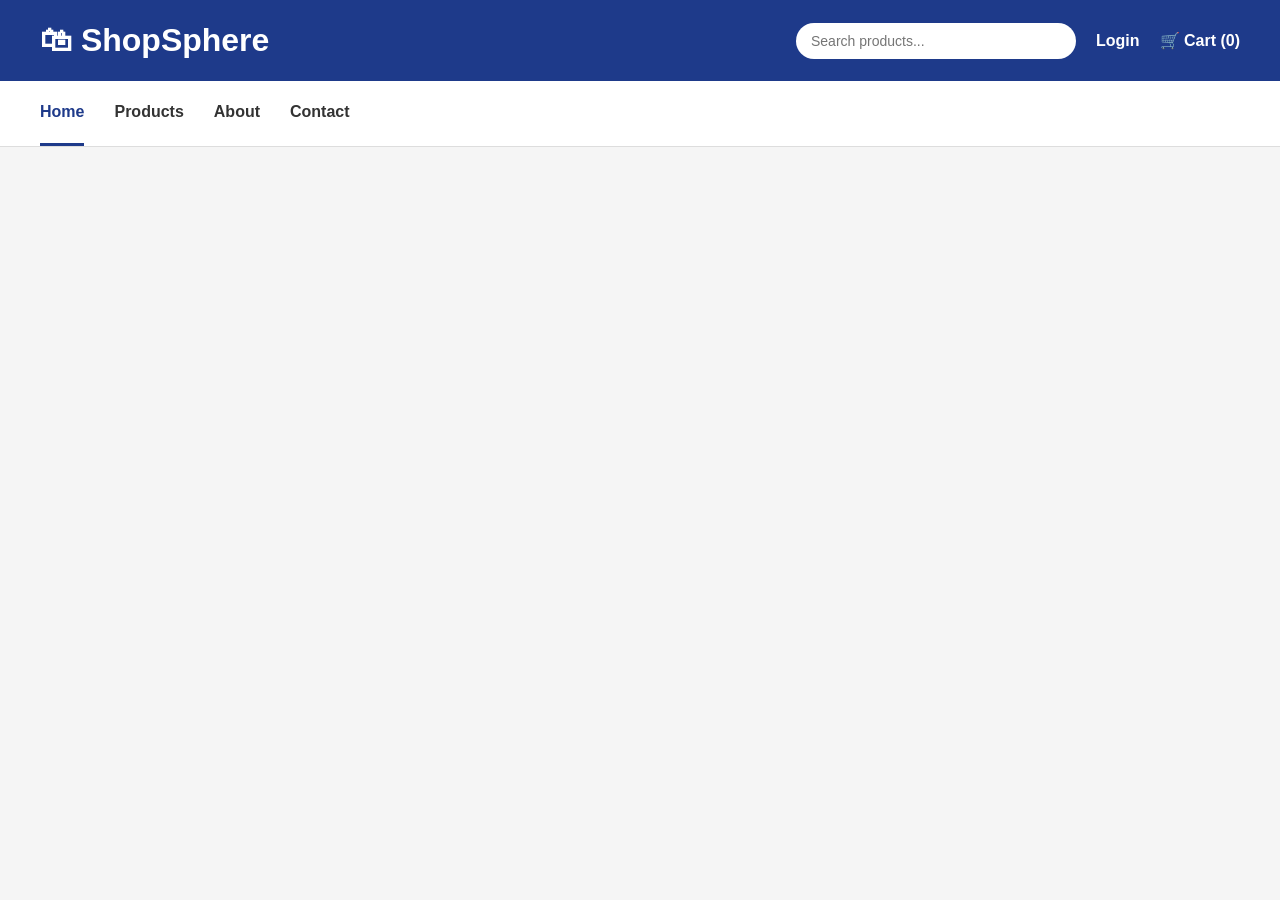
==== frontend/index.html @ 2c7db765 "Create responsive header and navigation layout" ====
<!DOCTYPE html>
<html lang="en">
<head>
    <meta charset="UTF-8">
    <meta name="viewport" content="width=device-width, initial-scale=1.0">
    <title>Shopsphere | Home</title>
    <link rel="stylesheet" href="css/style.css">
</head>
<body>
<header>
    <div class="logo">
        <div class="logo">
    <a href="index.html">
        <h1>🛍 ShopSphere</h1>
    </a>
</div>
    </div>
    <div class="header-actions">

    <input
        type="text"
        placeholder="Search products..."
    >

    <a href="pages/login.html">Login</a>

    <a href="pages/cart.html">🛒 Cart (0)</a>

</div>
</header>

<nav>

    <ul>

        <li><a href="index.html" class="active">Home</a></li>

        <li><a href="pages/products.html">Products</a></li>

        <li><a href="pages/about.html">About</a></li>

        <li><a href="pages/contact.html">Contact</a></li>

    </ul>

</nav>

<main>
<section id="hero">

</section>

<section id="categories">

</section>

<section id="featured-products">

</section>

<section id="why-us">

</section>

<section id="newsletter">

</section>
</main>

<footer>

</footer>
<script src="js/script.js"></script>
</body>
</html>
---- frontend/css/style.css ----
/* ===== Global Reset ===== */

* {
    margin: 0;
    padding: 0;
    box-sizing: border-box;
}

/* ===== Global Styles ===== */

body {
    font-family: Arial, sans-serif;
    background-color: #f5f5f5;
    color: #333;
    line-height: 1.6;
}

/* ===== Header ===== */

header {
    background-color: #1e3a8a;
    color: white;
    padding: 15px 40px;

    display: flex;
    justify-content: space-between;
    align-items: center;
}

/* ===== Header Actions ===== */

.header-actions {
    display: flex;
    align-items: center;
    gap: 20px;
}

.header-actions input {
    padding: 10px 15px;
    width: 280px;
    border: none;
    border-radius: 25px;
    font-size: 14px;
}

.header-actions input:focus{
    outline:none;
    box-shadow:0 0 5px rgba(255,255,255,.7);
}

.header-actions a {
    color: white;
    text-decoration: none;
    font-weight: bold;
    transition: color .3s ease;
}

.header-actions a:hover {
    color: #ffd166;
}

.logo a{
    text-decoration:none;
    color:white;
}

.logo h1{
    font-size:2rem;
}

/* ===== Navigation ===== */

nav {
    background-color: white;
    border-bottom: 1px solid #ddd;
}
nav ul {
    list-style: none;
    display: flex;
    padding: 0 40px;
}

nav ul li {
    margin-right: 30px;
}

nav ul li a {
    display: block;
    padding: 18px 0;
    text-decoration: none;
    color: #333;
    font-weight: bold;
    transition:color .3s ease;
}

nav ul li a:hover {
    color: #1e3a8a;
    border-bottom: 3px solid #1e3a8a;
}

nav ul li a.active {
    color: #1e3a8a;
    border-bottom: 3px solid #1e3a8a;
}

button,
a {
    cursor: pointer;
}
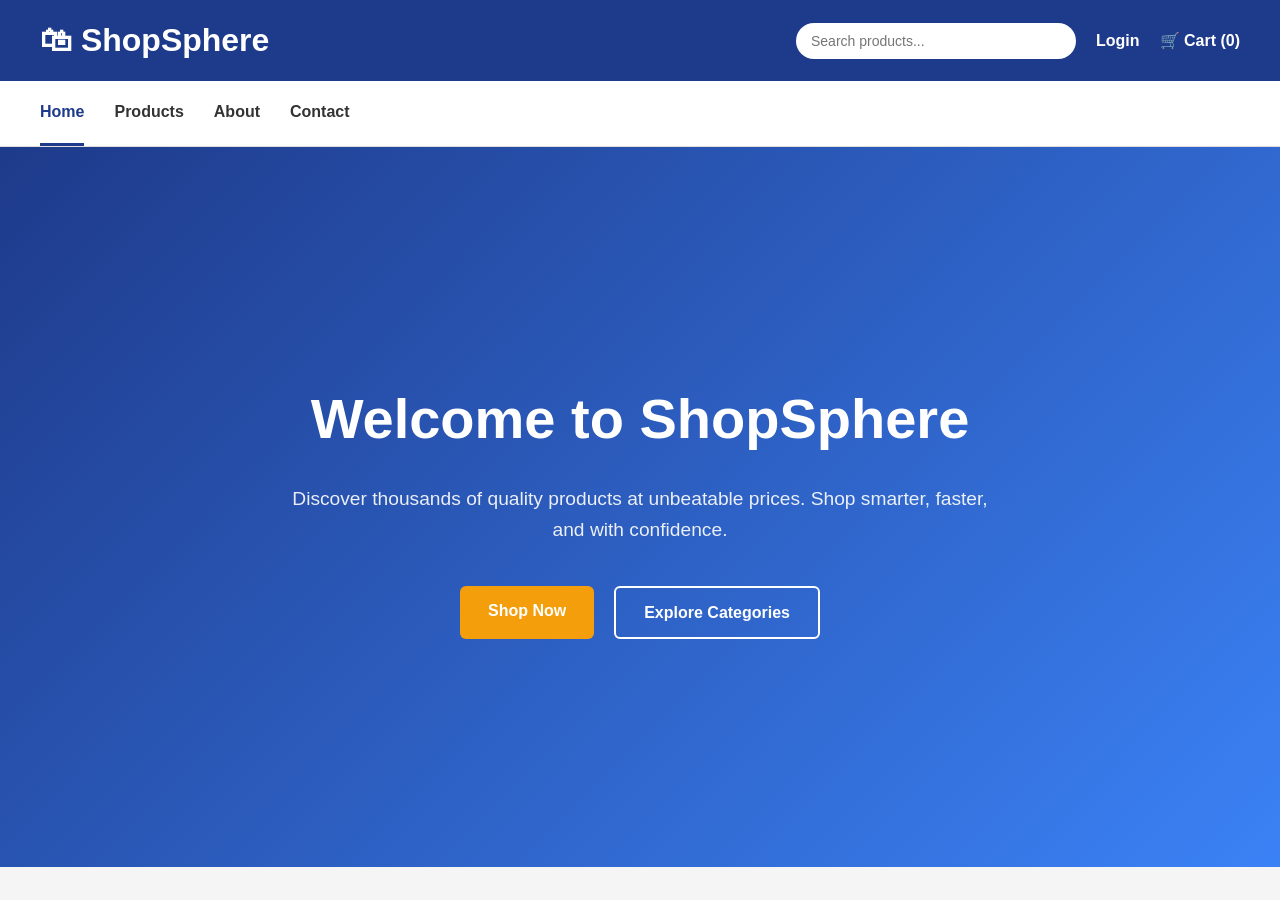
==== commit dcc5bc8b: "add hero section with reusable button components" ====
--- a/frontend/index.html
+++ b/frontend/index.html
@@ -49,6 +49,29 @@
 <main>
 <section id="hero">
 
+    <div class="hero-content">
+
+        <h2>Welcome to ShopSphere</h2>
+
+        <p>
+            Discover thousands of quality products at unbeatable prices.
+            Shop smarter, faster, and with confidence.
+        </p>
+
+        <div class="hero-buttons">
+
+            <a href="pages/products.html" class="btn btn-primary">
+                Shop Now
+            </a>
+
+            <a href="#categories" class="btn btn-secondary">
+                Explore Categories
+            </a>
+
+        </div>
+
+    </div>
+
 </section>
 
 <section id="categories">
--- a/frontend/css/style.css
+++ b/frontend/css/style.css
@@ -106,4 +106,81 @@
 button,
 a {
     cursor: pointer;
+}
+
+/* ===== Hero Section ===== */
+
+#hero {
+    height: 80vh;
+    background: linear-gradient(135deg, #1e3a8a, #3b82f6);
+
+    display: flex;
+    justify-content: center;
+    align-items: center;
+
+    text-align: center;
+    color: white;
+    padding: 40px;
+}
+
+.hero-content {
+    max-width: 700px;
+}
+
+.hero-content h2 {
+    font-size: 3rem;
+    margin-bottom: 20px;
+}
+
+.hero-content p {
+    font-size: 1.2rem;
+    margin-bottom: 35px;
+}
+
+.hero-buttons {
+    display: flex;
+    justify-content: center;
+    gap: 20px;
+}
+
+/* ===========================
+   Buttons
+=========================== */
+
+.btn{
+    display:inline-block;
+    padding:12px 28px;
+    text-decoration:none;
+    border-radius:6px;
+    font-weight:bold;
+    transition:all .3s ease;
+}
+
+.btn-primary{
+    background:#f59e0b;
+    color:white;
+}
+
+.btn-primary:hover{
+    background:#d97706;
+    transform:translateY(-2px);
+}
+.btn-secondary{
+    background:transparent;
+    color:white;
+    border:2px solid white;
+}
+
+.btn-secondary:hover{
+    background:white;
+    color:#1e3a8a;
+}
+.hero-content h2{
+    font-size:3.5rem;
+    margin-bottom:20px;
+}
+.hero-content p{
+    font-size:1.2rem;
+    margin-bottom:40px;
+    opacity:.9;
 }
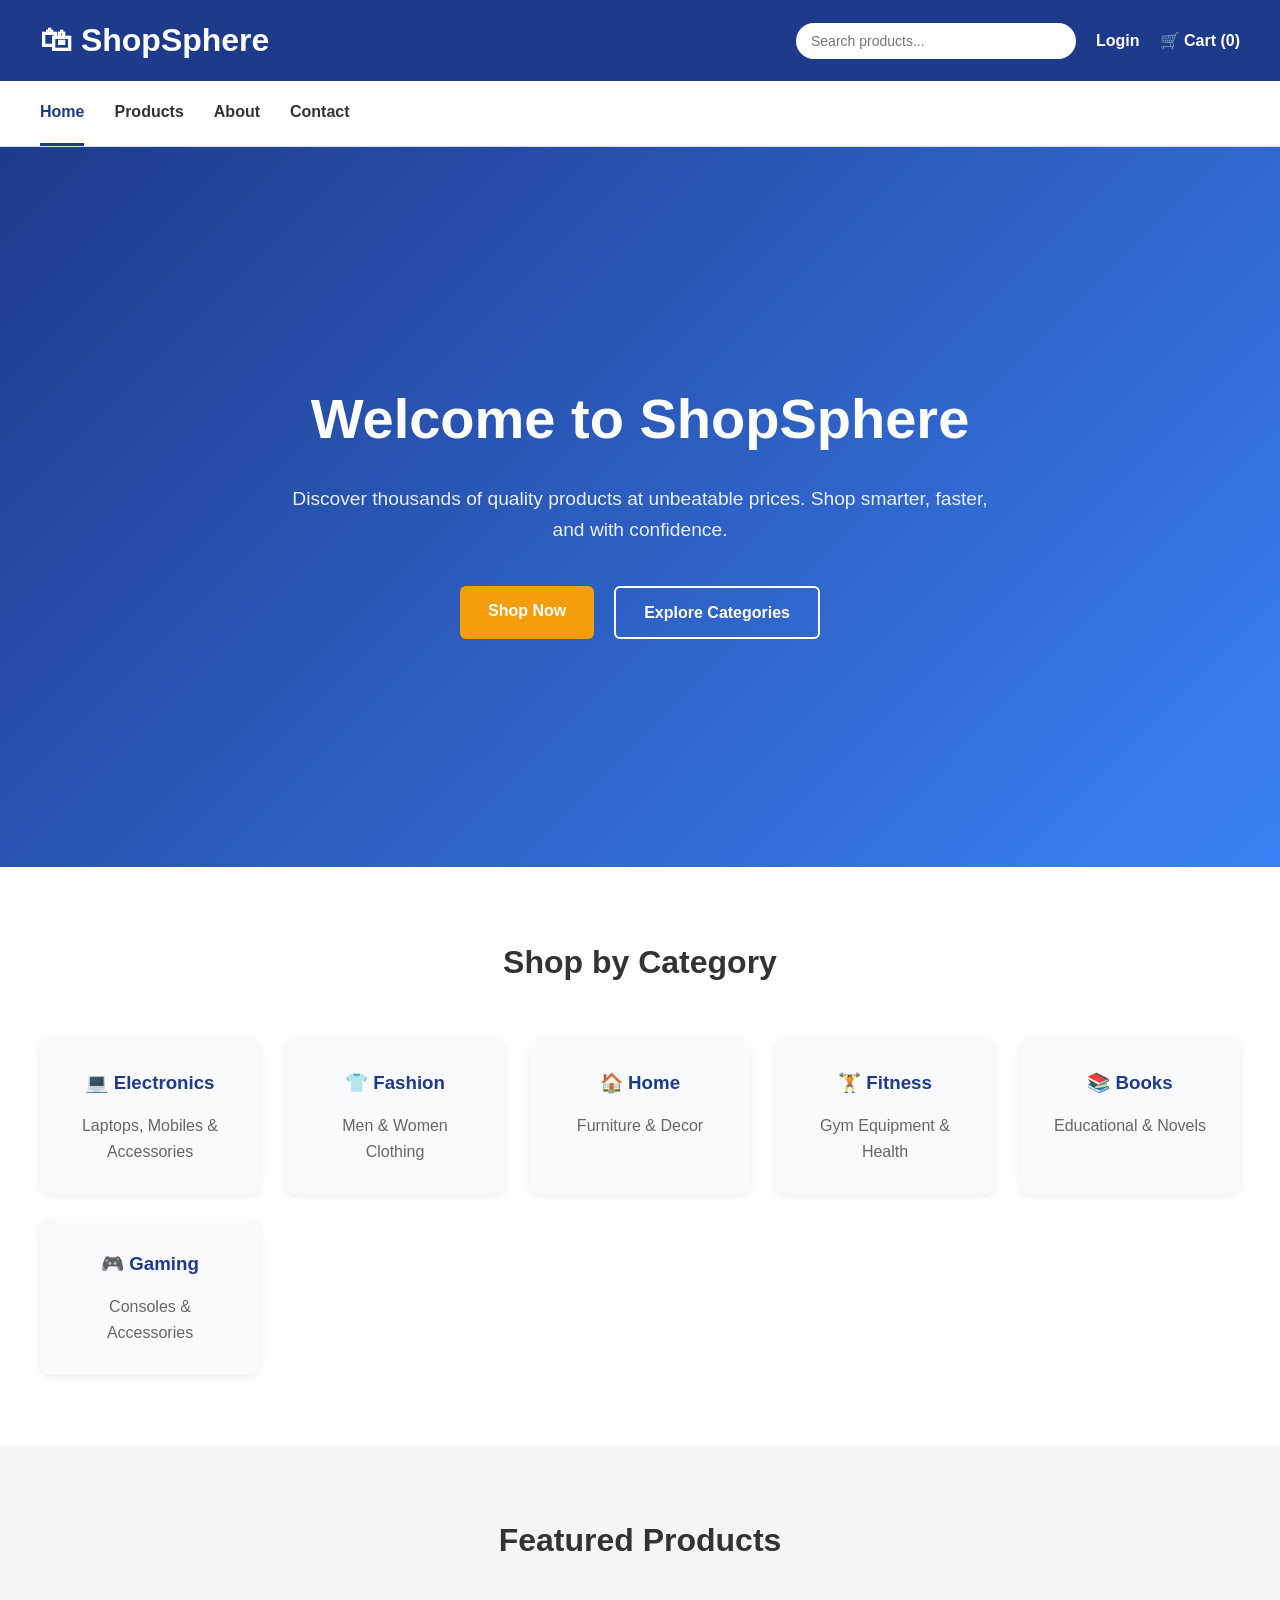
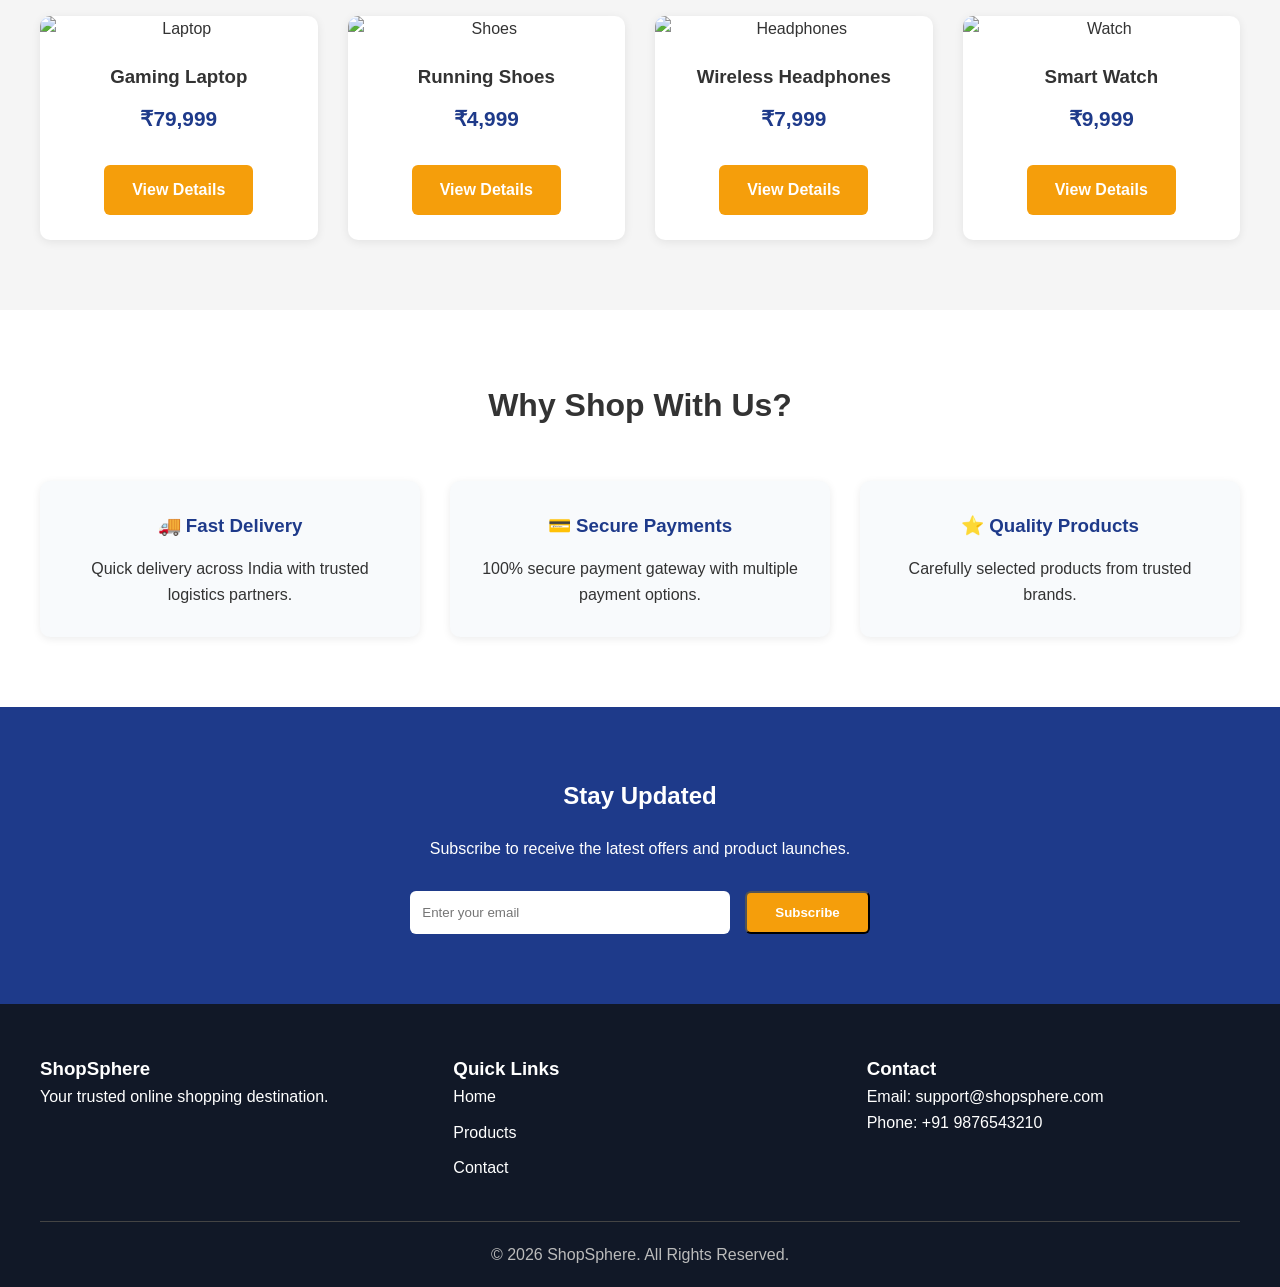
==== commit a62466ec: "complet homepage MVP with categories, products and footers" ====
--- a/frontend/index.html
+++ b/frontend/index.html
@@ -76,22 +76,185 @@
 
 <section id="categories">
 
+    <h2>Shop by Category</h2>
+
+    <div class="category-container">
+
+        <div class="category-card">
+            <h3>💻 Electronics</h3>
+            <p>Laptops, Mobiles & Accessories</p>
+        </div>
+
+        <div class="category-card">
+            <h3>👕 Fashion</h3>
+            <p>Men & Women Clothing</p>
+        </div>
+
+        <div class="category-card">
+            <h3>🏠 Home</h3>
+            <p>Furniture & Decor</p>
+        </div>
+
+        <div class="category-card">
+            <h3>🏋 Fitness</h3>
+            <p>Gym Equipment & Health</p>
+        </div>
+
+        <div class="category-card">
+            <h3>📚 Books</h3>
+            <p>Educational & Novels</p>
+        </div>
+
+        <div class="category-card">
+            <h3>🎮 Gaming</h3>
+            <p>Consoles & Accessories</p>
+        </div>
+
+    </div>
+
 </section>
 
 <section id="featured-products">
 
-</section>
+    <h2>Featured Products</h2>
+
+    <div class="product-container">
+
+        <div class="product-card">
+            <img src="https://placehold.co/300x200" alt="Laptop">
+            <h3>Gaming Laptop</h3>
+            <p class="price">₹79,999</p>
+            <a href="pages/product-details.html" class="btn btn-primary">View Details</a>
+        </div>
+
+        <div class="product-card">
+            <img src="https://placehold.co/300x200" alt="Shoes">
+            <h3>Running Shoes</h3>
+            <p class="price">₹4,999</p>
+            <a href="pages/product-details.html" class="btn btn-primary">View Details</a>
+        </div>
+
+        <div class="product-card">
+            <img src="https://placehold.co/300x200" alt="Headphones">
+            <h3>Wireless Headphones</h3>
+            <p class="price">₹7,999</p>
+            <a href="pages/product-details.html" class="btn btn-primary">View Details</a>
+        </div>
+
+        <div class="product-card">
+            <img src="https://placehold.co/300x200" alt="Watch">
+            <h3>Smart Watch</h3>
+            <p class="price">₹9,999</p>
+            <a href="pages/product-details.html" class="btn btn-primary">View Details</a>
+        </div>
+
+    </div>
+
+</section>
+
+<!-- Why Choose Us -->
 
 <section id="why-us">
 
-</section>
+    <h2>Why Shop With Us?</h2>
+
+    <div class="features">
+
+        <div class="feature">
+            <h3>🚚 Fast Delivery</h3>
+            <p>Quick delivery across India with trusted logistics partners.</p>
+        </div>
+
+        <div class="feature">
+            <h3>💳 Secure Payments</h3>
+            <p>100% secure payment gateway with multiple payment options.</p>
+        </div>
+
+        <div class="feature">
+            <h3>⭐ Quality Products</h3>
+            <p>Carefully selected products from trusted brands.</p>
+        </div>
+
+    </div>
+
+</section>
+
+
+<!-- Newsletter -->
 
 <section id="newsletter">
 
-</section>
-</main>
+    <h2>Stay Updated</h2>
+
+    <p>
+        Subscribe to receive the latest offers and product launches.
+    </p>
+
+    <form>
+
+        <input
+            type="email"
+            placeholder="Enter your email"
+        >
+
+        <button class="btn btn-primary">
+            Subscribe
+        </button>
+
+    </form>
+
+</section>
+
+
+<!-- Footer -->
 
 <footer>
+
+    <div class="footer-content">
+
+        <div>
+
+            <h3>ShopSphere</h3>
+
+            <p>Your trusted online shopping destination.</p>
+
+        </div>
+
+        <div>
+
+            <h3>Quick Links</h3>
+
+            <ul>
+
+                <li><a href="index.html">Home</a></li>
+
+                <li><a href="pages/products.html">Products</a></li>
+
+                <li><a href="pages/contact.html">Contact</a></li>
+
+            </ul>
+
+        </div>
+
+        <div>
+
+            <h3>Contact</h3>
+
+            <p>Email: support@shopsphere.com</p>
+
+            <p>Phone: +91 9876543210</p>
+
+        </div>
+
+    </div>
+
+    <hr>
+
+    <p class="copyright">
+
+        © 2026 ShopSphere. All Rights Reserved.
+
+    </p>
 
 </footer>
 <script src="js/script.js"></script>
--- a/frontend/css/style.css
+++ b/frontend/css/style.css
@@ -183,4 +183,332 @@
     font-size:1.2rem;
     margin-bottom:40px;
     opacity:.9;
+}
+/* ===========================
+   Categories
+=========================== */
+
+#categories{
+    padding:70px 40px;
+    background:white;
+}
+
+#categories h2{
+    text-align:center;
+    margin-bottom:50px;
+    font-size:2rem;
+}
+
+.category-container{
+
+    display:grid;
+
+    grid-template-columns:repeat(auto-fit,minmax(220px,1fr));
+
+    gap:25px;
+}
+
+.category-card{
+
+    background:#f8fafc;
+
+    padding:30px;
+
+    border-radius:10px;
+
+    text-align:center;
+
+    transition:.3s;
+
+    box-shadow:0 2px 8px rgba(0,0,0,.08);
+
+}
+
+.category-card:hover{
+
+    transform:translateY(-8px);
+
+    box-shadow:0 8px 20px rgba(0,0,0,.15);
+
+}
+
+.category-card h3{
+
+    margin-bottom:15px;
+
+    color:#1e3a8a;
+
+}
+
+.category-card p{
+
+    color:#666;
+
+}
+
+
+/* ===========================
+   Featured Products
+=========================== */
+
+#featured-products{
+
+    padding:70px 40px;
+
+    background:#f5f5f5;
+
+}
+
+#featured-products h2{
+
+    text-align:center;
+
+    margin-bottom:50px;
+
+    font-size:2rem;
+
+}
+
+.product-container{
+
+    display:grid;
+
+    grid-template-columns:repeat(auto-fit,minmax(250px,1fr));
+
+    gap:30px;
+
+}
+
+.product-card{
+
+    background:white;
+
+    border-radius:10px;
+
+    overflow:hidden;
+
+    text-align:center;
+
+    padding-bottom:25px;
+
+    transition:.3s;
+
+    box-shadow:0 2px 10px rgba(0,0,0,.08);
+
+}
+
+.product-card:hover{
+
+    transform:translateY(-8px);
+
+    box-shadow:0 10px 25px rgba(0,0,0,.15);
+
+}
+
+.product-card img{
+
+    width:100%;
+
+    display:block;
+
+}
+
+.product-card h3{
+
+    margin:20px 0 10px;
+
+}
+
+.price{
+
+    color:#1e3a8a;
+
+    font-size:1.3rem;
+
+    font-weight:bold;
+
+    margin-bottom:20px;
+
+}
+
+.product-card .btn{
+
+    margin-top:10px;
+
+}
+
+/* ===========================
+   Why Shop With Us
+=========================== */
+
+#why-us{
+
+    padding:70px 40px;
+
+    background:white;
+
+}
+
+#why-us h2{
+
+    text-align:center;
+
+    margin-bottom:50px;
+
+    font-size:2rem;
+
+}
+
+.features{
+
+    display:grid;
+
+    grid-template-columns:repeat(auto-fit,minmax(250px,1fr));
+
+    gap:30px;
+
+}
+
+.feature{
+
+    background:#f8fafc;
+
+    padding:30px;
+
+    text-align:center;
+
+    border-radius:10px;
+
+    box-shadow:0 2px 8px rgba(0,0,0,.08);
+
+}
+
+.feature h3{
+
+    margin-bottom:15px;
+
+    color:#1e3a8a;
+
+}
+
+/* ===========================
+   Newsletter
+=========================== */
+
+#newsletter{
+
+    background:#1e3a8a;
+
+    color:white;
+
+    text-align:center;
+
+    padding:70px 40px;
+
+}
+
+#newsletter h2{
+
+    margin-bottom:20px;
+
+}
+
+#newsletter p{
+
+    margin-bottom:30px;
+
+}
+
+#newsletter form{
+
+    display:flex;
+
+    justify-content:center;
+
+    gap:15px;
+
+    flex-wrap:wrap;
+
+}
+
+#newsletter input{
+
+    width:320px;
+
+    padding:12px;
+
+    border:none;
+
+    border-radius:6px;
+
+}
+
+/* ===========================
+   Footer
+=========================== */
+
+footer{
+
+    background:#111827;
+
+    color:white;
+
+    padding:50px 40px 20px;
+
+}
+
+.footer-content{
+
+    display:grid;
+
+    grid-template-columns:repeat(auto-fit,minmax(250px,1fr));
+
+    gap:40px;
+
+    margin-bottom:30px;
+
+}
+
+.footer-content ul{
+
+    list-style:none;
+
+}
+
+.footer-content li{
+
+    margin-bottom:10px;
+
+}
+
+.footer-content a{
+
+    color:white;
+
+    text-decoration:none;
+
+}
+
+.footer-content a:hover{
+
+    color:#f59e0b;
+
+}
+
+footer hr{
+
+    border:none;
+
+    border-top:1px solid #444;
+
+    margin:20px 0;
+
+}
+
+.copyright{
+
+    text-align:center;
+
+    color:#bbb;
+
 }
